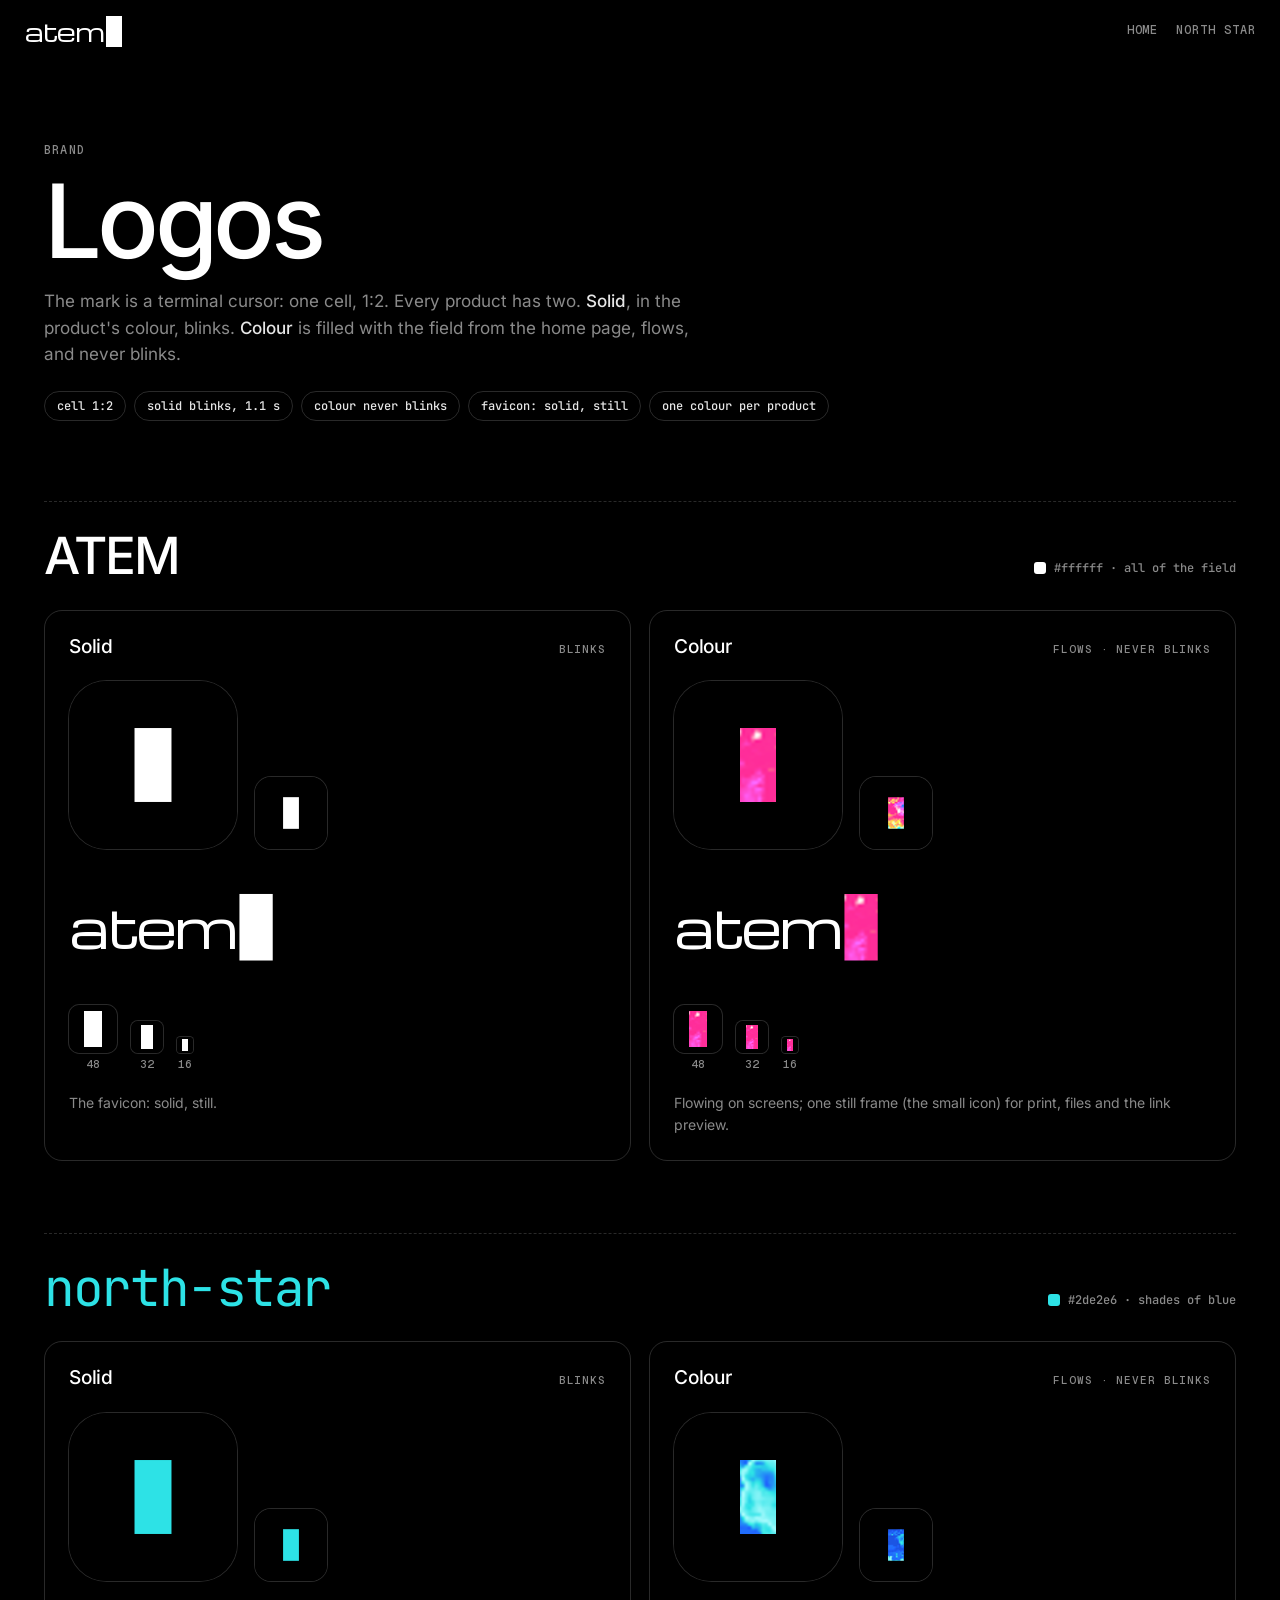
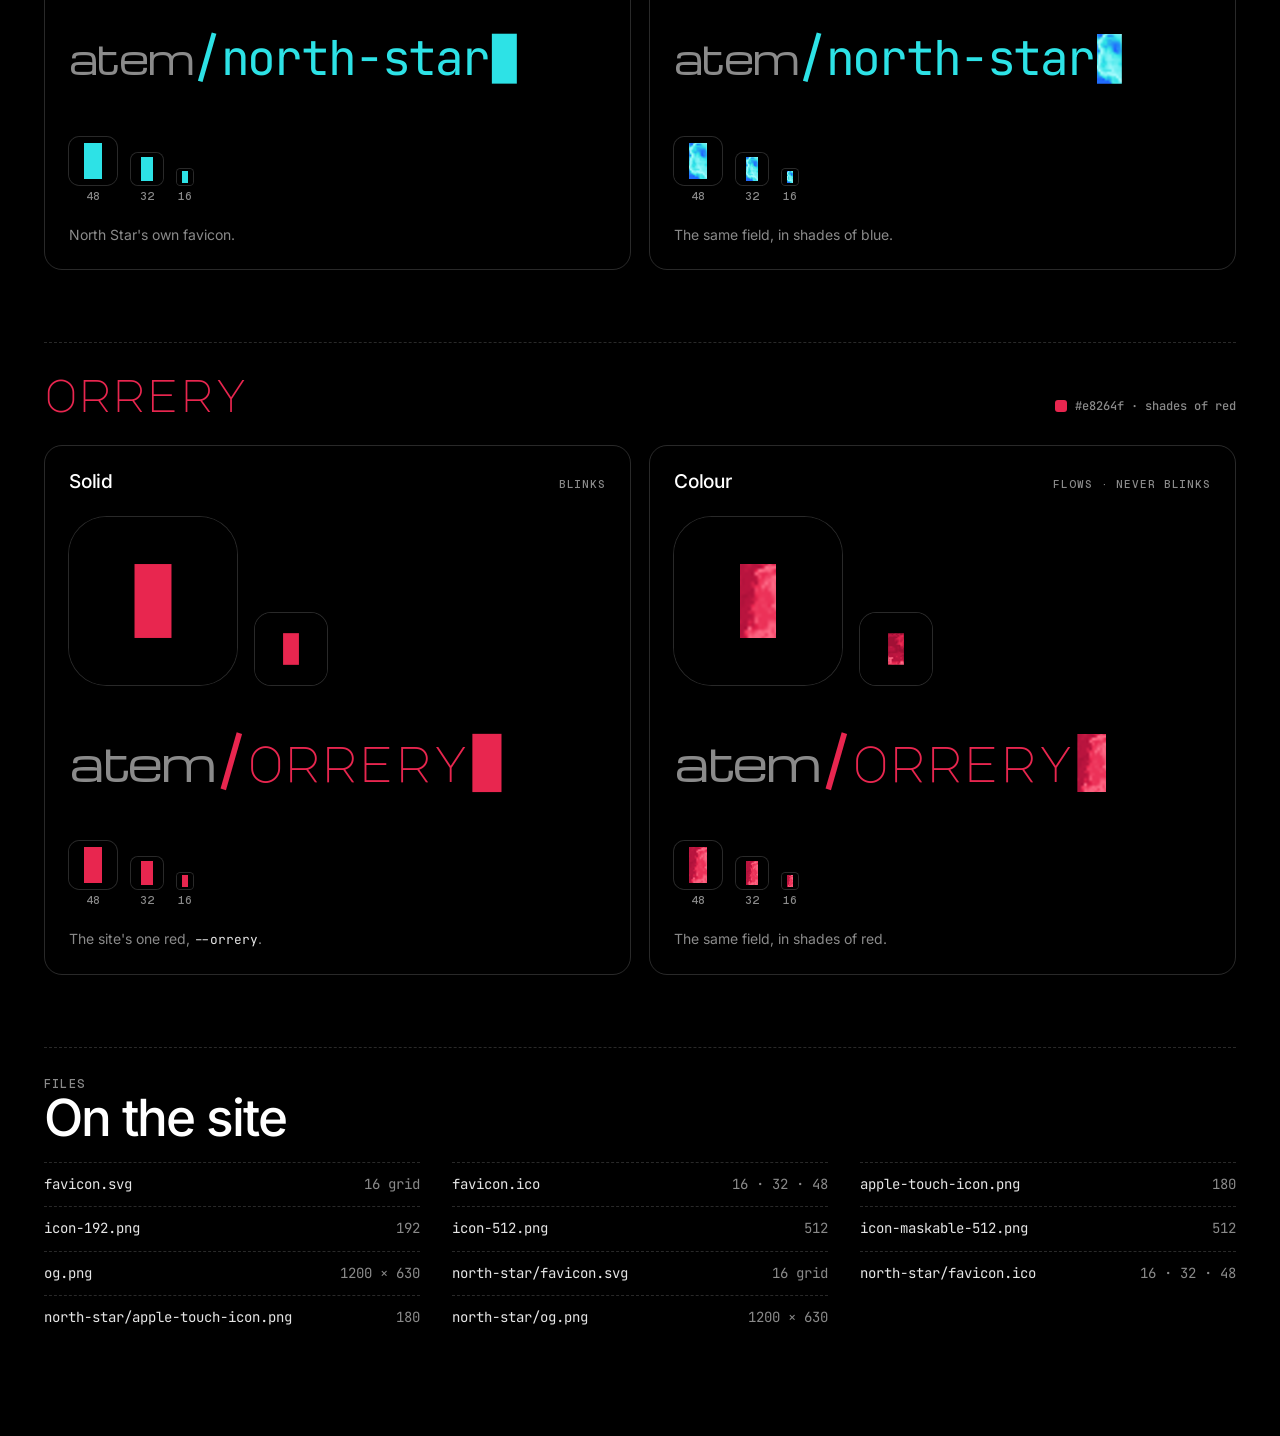
==== logos/index.html @ faf3d30b "The mark: a 1:2 cell, solid and blinking or filled with the field; favicons on the 16 px grid, touch" ====
<!DOCTYPE html>
<html lang="en">
<head>
<meta charset="utf-8">
<meta name="viewport" content="width=device-width, initial-scale=1">
<title>Logos · ATEM</title>
<meta name="robots" content="noindex">
<meta name="theme-color" content="#000000">
<link rel="icon" href="/favicon.ico?v=3" sizes="32x32">
<link rel="icon" href="/favicon.svg?v=3" type="image/svg+xml">
<link rel="apple-touch-icon" href="/apple-touch-icon.png?v=3">
<link rel="manifest" href="/site.webmanifest">
<link rel="stylesheet" href="/name.css?v=4">
<style>
  @font-face { font-family: 'JetBrains Mono'; src: url('/fonts/jetbrains-mono.woff2') format('woff2'); font-weight: 100 800; font-display: swap; }
  @font-face { font-family: 'Inter'; src: url('/fonts/inter.woff2') format('woff2'); font-weight: 100 900; font-display: swap; }
  @font-face { font-family: 'Major Mono Display'; src: url('/fonts/major-mono-display.woff2') format('woff2'); font-display: swap; }
  :root { --fg: #e6e6e6; --dim: #8a8a8a; --strong: #fff; --line: rgba(255, 255, 255, 0.16); --mono: 'JetBrains Mono', ui-monospace, monospace; --sans: 'Inter', system-ui, sans-serif; }
  * { box-sizing: border-box; }
  html, body { margin: 0; background: #000; color: var(--fg); font: 15px/1.55 var(--sans); -webkit-font-smoothing: antialiased; }
  canvas { display: block; }
  header { display: flex; justify-content: space-between; align-items: flex-start; padding: 16px 24px 0; }
  header nav { display: flex; gap: 18px; font: 500 12px/1 'Geist Mono', var(--mono); letter-spacing: 0.08em; text-transform: uppercase; padding-top: 8px; }
  header nav a { color: var(--dim); text-decoration: none; }
  header nav a:hover { color: var(--strong); }
  main { max-width: 1240px; margin: 0 auto; padding: 96px 24px 96px; }
  .label { margin: 0; font: 500 12px/1.4 'Geist Mono', var(--mono); letter-spacing: 0.1em; text-transform: uppercase; color: var(--dim); }
  h1 { margin: 14px 0 18px; font: 500 clamp(48px, 8vw, 120px)/0.95 var(--sans); letter-spacing: -0.045em; color: var(--strong); }
  .lede { max-width: 60ch; margin: 0 0 24px; color: var(--dim); font-size: 17px; }
  .lede b { color: var(--fg); font-weight: 500; }
  .rules { display: flex; flex-wrap: wrap; gap: 8px; margin: 0 0 80px; padding: 0; list-style: none; }
  .rules li { font: 500 12px/1 var(--mono); color: var(--fg); border: 1px solid var(--line); border-radius: 999px; padding: 8px 12px; }

  .product { border-top: 1px dashed var(--line); padding: 28px 0 72px; }
  .product > header { padding: 0; margin-bottom: 28px; align-items: baseline; }
  .product h2 { margin: 0; font: 500 clamp(32px, 4vw, 52px)/1 var(--sans); letter-spacing: -0.04em; color: var(--strong); }
  .product[data-p=g] h2 { font: 400 clamp(30px, 3.6vw, 46px)/1 'Major Mono Display', var(--mono); letter-spacing: 0; text-transform: lowercase; color: #e8264f; }
  .product[data-p=ns] h2 { font: 400 clamp(32px, 4vw, 52px)/1 var(--mono); letter-spacing: -0.045em; color: #2de2e6; }
  .swatch { display: flex; gap: 8px; align-items: center; font: 500 12px/1 var(--mono); color: var(--dim); }
  .swatch i { width: 12px; height: 12px; border-radius: 3px; display: inline-block; }

  .variants { display: grid; grid-template-columns: repeat(2, minmax(0, 1fr)); gap: 18px; }
  .variant { border: 1px solid var(--line); border-radius: 18px; padding: 24px; display: flex; flex-direction: column; gap: 22px; min-width: 0; }
  .variant .top { display: flex; justify-content: space-between; align-items: baseline; gap: 12px; }
  .variant h3 { margin: 0; font: 500 19px/1.3 var(--sans); color: var(--strong); letter-spacing: -0.01em; }
  .variant .tag { font: 500 11px/1.3 'Geist Mono', var(--mono); letter-spacing: 0.08em; text-transform: uppercase; color: var(--dim); }
  .icons { display: flex; gap: 18px; align-items: flex-end; flex-wrap: wrap; }
  .app { border-radius: 22.37%; box-shadow: 0 0 0 1px rgba(255, 255, 255, 0.16); }
  .stage { min-height: 112px; display: flex; align-items: center; overflow: hidden; }
  .sizes { display: flex; gap: 14px; align-items: flex-end; }
  .sizes div { display: flex; flex-direction: column; align-items: center; gap: 6px; font: 500 11px/1 'Geist Mono', var(--mono); color: var(--dim); }
  .note { margin: 0; color: var(--dim); font-size: 14px; }
  code { font: 400 0.92em var(--mono); color: var(--fg); }
  canvas[data-k=fav] { border-radius: 22%; box-shadow: 0 0 0 1px rgba(255, 255, 255, 0.16); }

  .files { border-top: 1px dashed var(--line); padding-top: 28px; }
  .files h2 { margin: 0 0 18px; font: 500 clamp(32px, 4vw, 52px)/1 var(--sans); letter-spacing: -0.04em; color: var(--strong); }
  .list { display: grid; grid-template-columns: repeat(auto-fill, minmax(280px, 1fr)); gap: 0 32px; }
  .list a { display: flex; justify-content: space-between; gap: 12px; padding: 12px 0; border-top: 1px dashed var(--line); color: var(--fg); text-decoration: none; font: 400 14px/1.4 var(--mono); }
  .list a span { color: var(--dim); }
  .list a:hover { color: var(--strong); }
  @media (max-width: 860px) { .variants { grid-template-columns: 1fr; } }
</style>
</head>
<body>
<header><a class="name" href="/" aria-label="ATEM, home"><span class="lab" aria-hidden="true">atem</span><span class="slash" aria-hidden="true"></span></a><nav aria-label="Pages"><a href="/">Home</a><a href="/north-star/">North Star</a></nav></header>
<main>
  <p class="label">Brand</p>
  <h1>Logos</h1>
  <p class="lede">The mark is a terminal cursor: one cell, 1:2. Every product has two. <b>Solid</b>, in the product's colour, blinks. <b>Colour</b> is filled with the field from the home page, flows, and never blinks.</p>
  <ul class="rules"><li>cell 1:2</li><li>solid blinks, 1.1 s</li><li>colour never blinks</li><li>favicon: solid, still</li><li>one colour per product</li></ul>

  <section class="product" data-p="atem">
    <header><h2>ATEM</h2><span class="swatch"><i style="background:#fff"></i>#ffffff · all of the field</span></header>
    <div class="variants">
      <div class="variant">
        <div class="top"><h3>Solid</h3><span class="tag">blinks</span></div>
        <div class="icons"><canvas class="app" data-k="icon" data-p="atem" data-v="solid" data-s="168"></canvas><canvas class="app" data-k="icon" data-p="atem" data-v="solid" data-s="72"></canvas></div>
        <div class="stage"><canvas data-k="word" data-p="atem" data-v="solid" data-m="64"></canvas></div>
        <div class="sizes"><div><canvas data-k="fav" data-p="atem" data-s="48"></canvas>48</div><div><canvas data-k="fav" data-p="atem" data-s="32"></canvas>32</div><div><canvas data-k="fav" data-p="atem" data-s="16"></canvas>16</div></div>
        <p class="note">The favicon: solid, still.</p>
      </div>
      <div class="variant">
        <div class="top"><h3>Colour</h3><span class="tag">flows · never blinks</span></div>
        <div class="icons"><canvas class="app" data-k="icon" data-p="atem" data-v="colour" data-s="168"></canvas><canvas class="app" data-k="icon" data-p="atem" data-v="colour" data-still="1" data-s="72"></canvas></div>
        <div class="stage"><canvas data-k="word" data-p="atem" data-v="colour" data-m="64"></canvas></div>
        <div class="sizes"><div><canvas data-k="fav" data-p="atem" data-v="colour" data-s="48"></canvas>48</div><div><canvas data-k="fav" data-p="atem" data-v="colour" data-s="32"></canvas>32</div><div><canvas data-k="fav" data-p="atem" data-v="colour" data-s="16"></canvas>16</div></div>
        <p class="note">Flowing on screens; one still frame (the small icon) for print, files and the link preview.</p>
      </div>
    </div>
  </section>

  <section class="product" data-p="ns">
    <header><h2>north-star</h2><span class="swatch"><i style="background:#2de2e6"></i>#2de2e6 · shades of blue</span></header>
    <div class="variants">
      <div class="variant">
        <div class="top"><h3>Solid</h3><span class="tag">blinks</span></div>
        <div class="icons"><canvas class="app" data-k="icon" data-p="ns" data-v="solid" data-s="168"></canvas><canvas class="app" data-k="icon" data-p="ns" data-v="solid" data-s="72"></canvas></div>
        <div class="stage"><canvas data-k="word" data-p="ns" data-v="solid" data-m="48"></canvas></div>
        <div class="sizes"><div><canvas data-k="fav" data-p="ns" data-s="48"></canvas>48</div><div><canvas data-k="fav" data-p="ns" data-s="32"></canvas>32</div><div><canvas data-k="fav" data-p="ns" data-s="16"></canvas>16</div></div>
        <p class="note">North Star's own favicon.</p>
      </div>
      <div class="variant">
        <div class="top"><h3>Colour</h3><span class="tag">flows · never blinks</span></div>
        <div class="icons"><canvas class="app" data-k="icon" data-p="ns" data-v="colour" data-s="168"></canvas><canvas class="app" data-k="icon" data-p="ns" data-v="colour" data-still="1" data-s="72"></canvas></div>
        <div class="stage"><canvas data-k="word" data-p="ns" data-v="colour" data-m="48"></canvas></div>
        <div class="sizes"><div><canvas data-k="fav" data-p="ns" data-v="colour" data-s="48"></canvas>48</div><div><canvas data-k="fav" data-p="ns" data-v="colour" data-s="32"></canvas>32</div><div><canvas data-k="fav" data-p="ns" data-v="colour" data-s="16"></canvas>16</div></div>
        <p class="note">The same field, in shades of blue.</p>
      </div>
    </div>
  </section>

  <section class="product" data-p="g">
    <header><h2>orrery</h2><span class="swatch"><i style="background:#e8264f"></i>#e8264f · shades of red</span></header>
    <div class="variants">
      <div class="variant">
        <div class="top"><h3>Solid</h3><span class="tag">blinks</span></div>
        <div class="icons"><canvas class="app" data-k="icon" data-p="g" data-v="solid" data-s="168"></canvas><canvas class="app" data-k="icon" data-p="g" data-v="solid" data-s="72"></canvas></div>
        <div class="stage"><canvas data-k="word" data-p="g" data-v="solid" data-m="56"></canvas></div>
        <div class="sizes"><div><canvas data-k="fav" data-p="g" data-s="48"></canvas>48</div><div><canvas data-k="fav" data-p="g" data-s="32"></canvas>32</div><div><canvas data-k="fav" data-p="g" data-s="16"></canvas>16</div></div>
        <p class="note">The site's one red, <code>--orrery</code>.</p>
      </div>
      <div class="variant">
        <div class="top"><h3>Colour</h3><span class="tag">flows · never blinks</span></div>
        <div class="icons"><canvas class="app" data-k="icon" data-p="g" data-v="colour" data-s="168"></canvas><canvas class="app" data-k="icon" data-p="g" data-v="colour" data-still="1" data-s="72"></canvas></div>
        <div class="stage"><canvas data-k="word" data-p="g" data-v="colour" data-m="56"></canvas></div>
        <div class="sizes"><div><canvas data-k="fav" data-p="g" data-v="colour" data-s="48"></canvas>48</div><div><canvas data-k="fav" data-p="g" data-v="colour" data-s="32"></canvas>32</div><div><canvas data-k="fav" data-p="g" data-v="colour" data-s="16"></canvas>16</div></div>
        <p class="note">The same field, in shades of red.</p>
      </div>
    </div>
  </section>

  <section class="files">
    <p class="label">Files</p>
    <h2>On the site</h2>
    <div class="list">
      <a href="/favicon.svg" download>favicon.svg <span>16 grid</span></a>
      <a href="/favicon.ico" download>favicon.ico <span>16 · 32 · 48</span></a>
      <a href="/apple-touch-icon.png" download>apple-touch-icon.png <span>180</span></a>
      <a href="/icon-192.png" download>icon-192.png <span>192</span></a>
      <a href="/icon-512.png" download>icon-512.png <span>512</span></a>
      <a href="/icon-maskable-512.png" download>icon-maskable-512.png <span>512</span></a>
      <a href="/og.png" download>og.png <span>1200 × 630</span></a>
      <a href="/north-star/favicon.svg" download>north-star/favicon.svg <span>16 grid</span></a>
      <a href="/north-star/favicon.ico" download>north-star/favicon.ico <span>16 · 32 · 48</span></a>
      <a href="/north-star/apple-touch-icon.png" download>north-star/apple-touch-icon.png <span>180</span></a>
      <a href="/north-star/og.png" download>north-star/og.png <span>1200 × 630</span></a>
    </div>
  </section>
</main>
<script src="/mark.js"></script>
<script>
(() => {
  const M = window.atemMark, dpr = Math.max(1, Math.min(3, window.devicePixelRatio || 1));
  const els = [...document.querySelectorAll('canvas[data-k]')].map((el) => ({ el, ctx: el.getContext('2d'), d: el.dataset, key: '' }));
  function size(o) {
    const d = o.d;
    if (d.k === 'word') {
      const m = +d.m, w = Math.ceil(M.wordWidth(o.ctx, { m, product: d.p }) + 0.1 * m), h = Math.ceil(1.3 * m);
      o.el.width = Math.round(w * dpr); o.el.height = Math.round(h * dpr); o.el.style.width = w + 'px'; o.el.style.height = h + 'px';
    } else {
      // favicons at the size a tab shows them, drawn on their own 16-px grid
      const s = +d.s;
      o.el.width = o.el.height = Math.round(s * dpr); o.el.style.width = o.el.style.height = s + 'px';
    }
  }
  function draw(o, t) {
    const d = o.d, colour = d.v === 'colour', still = !!d.still;
    const on = colour ? true : (d.k === 'fav' ? true : M.blinkOn(t));
    const key = on + '|' + (colour && !still ? M.tick : 0);
    if (key === o.key) return; o.key = key;
    if (d.k === 'word') {
      o.ctx.setTransform(dpr, 0, 0, dpr, 0, 0); o.ctx.clearRect(0, 0, o.el.width, o.el.height);
      M.word(o.ctx, { m: +d.m, x: 0, base: +d.m, product: d.p, variant: colour ? 'colour' : 'solid', still, on });
    } else {
      M.icon(o.ctx, o.el.width, { product: d.p, variant: colour ? 'colour' : 'solid', still, mode: d.k === 'fav' ? 'fav' : 'bleed', on });
    }
  }
  function loop(t) { M.step(); for (const o of els) draw(o, t); requestAnimationFrame(loop); }
  const fonts = ['400 20px Michroma', '400 20px "JetBrains Mono"', '400 20px "Major Mono Display"'].map((f) => document.fonts.load(f));
  Promise.all(fonts).finally(() => { els.forEach(size); requestAnimationFrame(loop); });
})();
</script>
</body>
</html>
---- name.css ----
/* The name on every page but the home page (which has its own, alive): atem and a block cursor; on a product's page,
   a slash and the product before the cursor, in its own face and colour. */
@font-face { font-family: 'Michroma'; src: url('/fonts/michroma.woff2') format('woff2'); font-display: swap; }
@font-face { font-family: 'Geist Mono'; src: url('/fonts/geist-mono.woff2') format('woff2'); font-weight: 500; font-display: swap; }
.name { display: inline-flex; align-items: baseline; font: 500 clamp(24px, 2.37vw, 45px)/1 'JetBrains Mono', ui-monospace, monospace; color: #fff; text-decoration: none; white-space: nowrap; }
.name .lab { font: 400 0.82em/1.22 'Michroma', sans-serif; letter-spacing: -0.04em; }
.name .slash { position: relative; width: 0.56em; height: 0; }
.name .slash::before { content: ''; position: absolute; left: calc(50% - 0.05em); top: -0.893em; width: 0.1em; height: 1.045em; background: currentColor; transform: rotate(16deg); }
.name[data-of=ns] .lab { color: #8a8a8a; transition: color 120ms; }
.name[data-of=ns]:hover .lab { color: #fff; }
.name[data-of=ns] .slash, .name[data-of=ns] .of { color: #2de2e6; }
.name[data-of=ns] .of { font: 400 1em/0 'JetBrains Mono', ui-monospace, monospace; letter-spacing: -0.045em; white-space: pre; }
/* The block cursor, as on the home page. */
.name:not([data-of]) .slash { display: none; }
.name::after { content: ''; position: relative; top: 0.18em; width: 0.52em; height: 1.04em; margin: -1.04em 0 0 0.06em; background: currentColor; animation: name-blink 1.1s infinite; }
.name[data-of=ns]::after { background: #2de2e6; }
@keyframes name-blink { 0%, 54.9% { opacity: 1; } 55%, 100% { opacity: 0; } }
@media (max-width: 360px) { .name { font-size: 20px; } }
/* The name inside a line of words. */
.brand { font-family: 'Michroma', sans-serif; font-size: 0.86em; letter-spacing: -0.04em; }
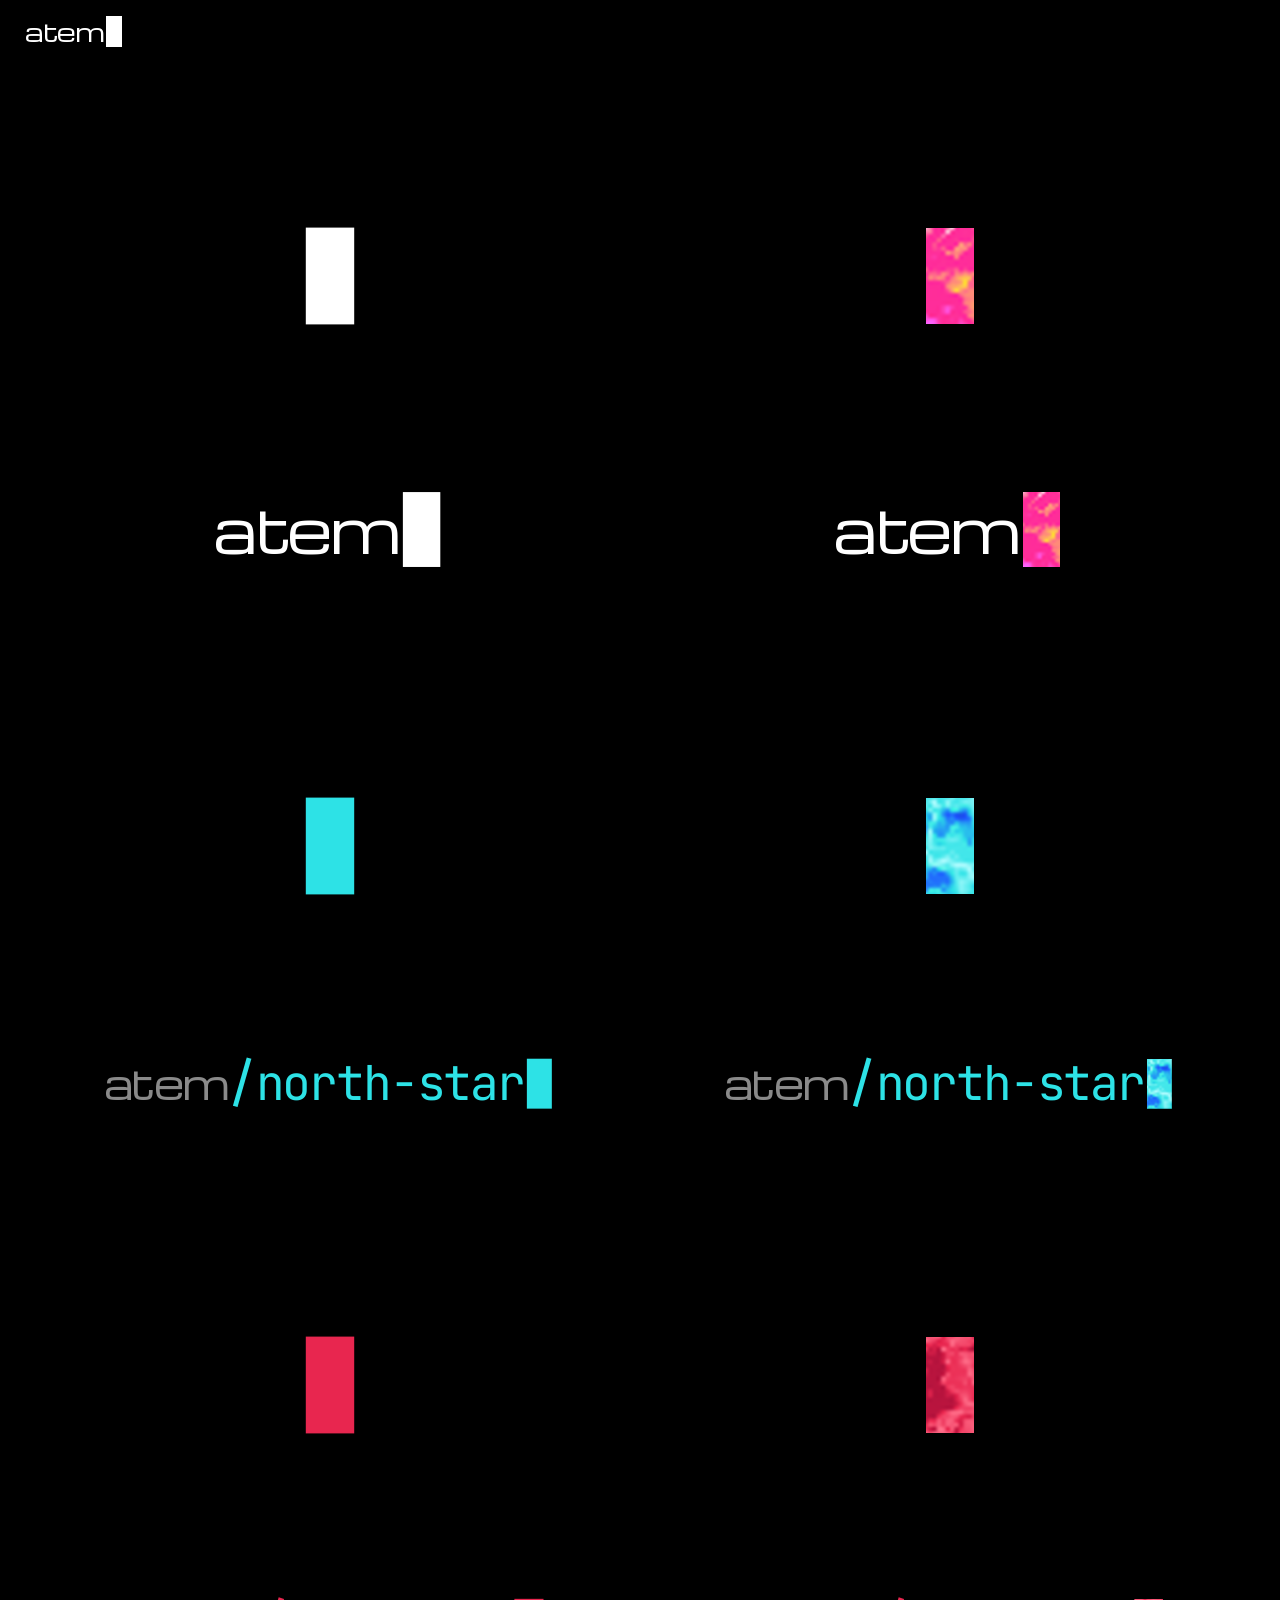
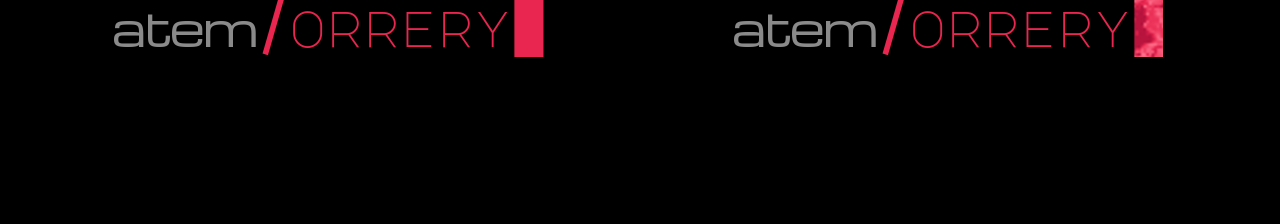
==== commit 3f5b09f6: "Logos: only the logos, no cards, words or frames Co-Authored-By: Claude Opus 5.5 <noreply@anthropic." ====
--- a/logos/index.html
+++ b/logos/index.html
@@ -13,140 +13,39 @@
 <link rel="stylesheet" href="/name.css?v=4">
 <style>
   @font-face { font-family: 'JetBrains Mono'; src: url('/fonts/jetbrains-mono.woff2') format('woff2'); font-weight: 100 800; font-display: swap; }
-  @font-face { font-family: 'Inter'; src: url('/fonts/inter.woff2') format('woff2'); font-weight: 100 900; font-display: swap; }
   @font-face { font-family: 'Major Mono Display'; src: url('/fonts/major-mono-display.woff2') format('woff2'); font-display: swap; }
-  :root { --fg: #e6e6e6; --dim: #8a8a8a; --strong: #fff; --line: rgba(255, 255, 255, 0.16); --mono: 'JetBrains Mono', ui-monospace, monospace; --sans: 'Inter', system-ui, sans-serif; }
   * { box-sizing: border-box; }
-  html, body { margin: 0; background: #000; color: var(--fg); font: 15px/1.55 var(--sans); -webkit-font-smoothing: antialiased; }
+  html, body { margin: 0; background: #000; }
   canvas { display: block; }
-  header { display: flex; justify-content: space-between; align-items: flex-start; padding: 16px 24px 0; }
-  header nav { display: flex; gap: 18px; font: 500 12px/1 'Geist Mono', var(--mono); letter-spacing: 0.08em; text-transform: uppercase; padding-top: 8px; }
-  header nav a { color: var(--dim); text-decoration: none; }
-  header nav a:hover { color: var(--strong); }
-  main { max-width: 1240px; margin: 0 auto; padding: 96px 24px 96px; }
-  .label { margin: 0; font: 500 12px/1.4 'Geist Mono', var(--mono); letter-spacing: 0.1em; text-transform: uppercase; color: var(--dim); }
-  h1 { margin: 14px 0 18px; font: 500 clamp(48px, 8vw, 120px)/0.95 var(--sans); letter-spacing: -0.045em; color: var(--strong); }
-  .lede { max-width: 60ch; margin: 0 0 24px; color: var(--dim); font-size: 17px; }
-  .lede b { color: var(--fg); font-weight: 500; }
-  .rules { display: flex; flex-wrap: wrap; gap: 8px; margin: 0 0 80px; padding: 0; list-style: none; }
-  .rules li { font: 500 12px/1 var(--mono); color: var(--fg); border: 1px solid var(--line); border-radius: 999px; padding: 8px 12px; }
-
-  .product { border-top: 1px dashed var(--line); padding: 28px 0 72px; }
-  .product > header { padding: 0; margin-bottom: 28px; align-items: baseline; }
-  .product h2 { margin: 0; font: 500 clamp(32px, 4vw, 52px)/1 var(--sans); letter-spacing: -0.04em; color: var(--strong); }
-  .product[data-p=g] h2 { font: 400 clamp(30px, 3.6vw, 46px)/1 'Major Mono Display', var(--mono); letter-spacing: 0; text-transform: lowercase; color: #e8264f; }
-  .product[data-p=ns] h2 { font: 400 clamp(32px, 4vw, 52px)/1 var(--mono); letter-spacing: -0.045em; color: #2de2e6; }
-  .swatch { display: flex; gap: 8px; align-items: center; font: 500 12px/1 var(--mono); color: var(--dim); }
-  .swatch i { width: 12px; height: 12px; border-radius: 3px; display: inline-block; }
-
-  .variants { display: grid; grid-template-columns: repeat(2, minmax(0, 1fr)); gap: 18px; }
-  .variant { border: 1px solid var(--line); border-radius: 18px; padding: 24px; display: flex; flex-direction: column; gap: 22px; min-width: 0; }
-  .variant .top { display: flex; justify-content: space-between; align-items: baseline; gap: 12px; }
-  .variant h3 { margin: 0; font: 500 19px/1.3 var(--sans); color: var(--strong); letter-spacing: -0.01em; }
-  .variant .tag { font: 500 11px/1.3 'Geist Mono', var(--mono); letter-spacing: 0.08em; text-transform: uppercase; color: var(--dim); }
-  .icons { display: flex; gap: 18px; align-items: flex-end; flex-wrap: wrap; }
-  .app { border-radius: 22.37%; box-shadow: 0 0 0 1px rgba(255, 255, 255, 0.16); }
-  .stage { min-height: 112px; display: flex; align-items: center; overflow: hidden; }
-  .sizes { display: flex; gap: 14px; align-items: flex-end; }
-  .sizes div { display: flex; flex-direction: column; align-items: center; gap: 6px; font: 500 11px/1 'Geist Mono', var(--mono); color: var(--dim); }
-  .note { margin: 0; color: var(--dim); font-size: 14px; }
-  code { font: 400 0.92em var(--mono); color: var(--fg); }
-  canvas[data-k=fav] { border-radius: 22%; box-shadow: 0 0 0 1px rgba(255, 255, 255, 0.16); }
-
-  .files { border-top: 1px dashed var(--line); padding-top: 28px; }
-  .files h2 { margin: 0 0 18px; font: 500 clamp(32px, 4vw, 52px)/1 var(--sans); letter-spacing: -0.04em; color: var(--strong); }
-  .list { display: grid; grid-template-columns: repeat(auto-fill, minmax(280px, 1fr)); gap: 0 32px; }
-  .list a { display: flex; justify-content: space-between; gap: 12px; padding: 12px 0; border-top: 1px dashed var(--line); color: var(--fg); text-decoration: none; font: 400 14px/1.4 var(--mono); }
-  .list a span { color: var(--dim); }
-  .list a:hover { color: var(--strong); }
-  @media (max-width: 860px) { .variants { grid-template-columns: 1fr; } }
+  header { padding: 16px 24px 0; }
+  h1 { position: absolute; width: 1px; height: 1px; overflow: hidden; clip: rect(0 0 0 0); }
+  main { max-width: 1240px; margin: 0 auto; padding: 120px 24px 160px; display: flex; flex-direction: column; gap: 160px; }
+  .row { display: grid; grid-template-columns: repeat(2, minmax(0, 1fr)); gap: 96px 48px; justify-items: center; align-items: center; }
+  @media (max-width: 860px) { .row { grid-template-columns: 1fr; } }
 </style>
 </head>
 <body>
-<header><a class="name" href="/" aria-label="ATEM, home"><span class="lab" aria-hidden="true">atem</span><span class="slash" aria-hidden="true"></span></a><nav aria-label="Pages"><a href="/">Home</a><a href="/north-star/">North Star</a></nav></header>
+<header><a class="name" href="/" aria-label="ATEM, home"><span class="lab" aria-hidden="true">atem</span><span class="slash" aria-hidden="true"></span></a></header>
 <main>
-  <p class="label">Brand</p>
   <h1>Logos</h1>
-  <p class="lede">The mark is a terminal cursor: one cell, 1:2. Every product has two. <b>Solid</b>, in the product's colour, blinks. <b>Colour</b> is filled with the field from the home page, flows, and never blinks.</p>
-  <ul class="rules"><li>cell 1:2</li><li>solid blinks, 1.1 s</li><li>colour never blinks</li><li>favicon: solid, still</li><li>one colour per product</li></ul>
-
-  <section class="product" data-p="atem">
-    <header><h2>ATEM</h2><span class="swatch"><i style="background:#fff"></i>#ffffff · all of the field</span></header>
-    <div class="variants">
-      <div class="variant">
-        <div class="top"><h3>Solid</h3><span class="tag">blinks</span></div>
-        <div class="icons"><canvas class="app" data-k="icon" data-p="atem" data-v="solid" data-s="168"></canvas><canvas class="app" data-k="icon" data-p="atem" data-v="solid" data-s="72"></canvas></div>
-        <div class="stage"><canvas data-k="word" data-p="atem" data-v="solid" data-m="64"></canvas></div>
-        <div class="sizes"><div><canvas data-k="fav" data-p="atem" data-s="48"></canvas>48</div><div><canvas data-k="fav" data-p="atem" data-s="32"></canvas>32</div><div><canvas data-k="fav" data-p="atem" data-s="16"></canvas>16</div></div>
-        <p class="note">The favicon: solid, still.</p>
-      </div>
-      <div class="variant">
-        <div class="top"><h3>Colour</h3><span class="tag">flows · never blinks</span></div>
-        <div class="icons"><canvas class="app" data-k="icon" data-p="atem" data-v="colour" data-s="168"></canvas><canvas class="app" data-k="icon" data-p="atem" data-v="colour" data-still="1" data-s="72"></canvas></div>
-        <div class="stage"><canvas data-k="word" data-p="atem" data-v="colour" data-m="64"></canvas></div>
-        <div class="sizes"><div><canvas data-k="fav" data-p="atem" data-v="colour" data-s="48"></canvas>48</div><div><canvas data-k="fav" data-p="atem" data-v="colour" data-s="32"></canvas>32</div><div><canvas data-k="fav" data-p="atem" data-v="colour" data-s="16"></canvas>16</div></div>
-        <p class="note">Flowing on screens; one still frame (the small icon) for print, files and the link preview.</p>
-      </div>
-    </div>
-  </section>
-
-  <section class="product" data-p="ns">
-    <header><h2>north-star</h2><span class="swatch"><i style="background:#2de2e6"></i>#2de2e6 · shades of blue</span></header>
-    <div class="variants">
-      <div class="variant">
-        <div class="top"><h3>Solid</h3><span class="tag">blinks</span></div>
-        <div class="icons"><canvas class="app" data-k="icon" data-p="ns" data-v="solid" data-s="168"></canvas><canvas class="app" data-k="icon" data-p="ns" data-v="solid" data-s="72"></canvas></div>
-        <div class="stage"><canvas data-k="word" data-p="ns" data-v="solid" data-m="48"></canvas></div>
-        <div class="sizes"><div><canvas data-k="fav" data-p="ns" data-s="48"></canvas>48</div><div><canvas data-k="fav" data-p="ns" data-s="32"></canvas>32</div><div><canvas data-k="fav" data-p="ns" data-s="16"></canvas>16</div></div>
-        <p class="note">North Star's own favicon.</p>
-      </div>
-      <div class="variant">
-        <div class="top"><h3>Colour</h3><span class="tag">flows · never blinks</span></div>
-        <div class="icons"><canvas class="app" data-k="icon" data-p="ns" data-v="colour" data-s="168"></canvas><canvas class="app" data-k="icon" data-p="ns" data-v="colour" data-still="1" data-s="72"></canvas></div>
-        <div class="stage"><canvas data-k="word" data-p="ns" data-v="colour" data-m="48"></canvas></div>
-        <div class="sizes"><div><canvas data-k="fav" data-p="ns" data-v="colour" data-s="48"></canvas>48</div><div><canvas data-k="fav" data-p="ns" data-v="colour" data-s="32"></canvas>32</div><div><canvas data-k="fav" data-p="ns" data-v="colour" data-s="16"></canvas>16</div></div>
-        <p class="note">The same field, in shades of blue.</p>
-      </div>
-    </div>
-  </section>
-
-  <section class="product" data-p="g">
-    <header><h2>orrery</h2><span class="swatch"><i style="background:#e8264f"></i>#e8264f · shades of red</span></header>
-    <div class="variants">
-      <div class="variant">
-        <div class="top"><h3>Solid</h3><span class="tag">blinks</span></div>
-        <div class="icons"><canvas class="app" data-k="icon" data-p="g" data-v="solid" data-s="168"></canvas><canvas class="app" data-k="icon" data-p="g" data-v="solid" data-s="72"></canvas></div>
-        <div class="stage"><canvas data-k="word" data-p="g" data-v="solid" data-m="56"></canvas></div>
-        <div class="sizes"><div><canvas data-k="fav" data-p="g" data-s="48"></canvas>48</div><div><canvas data-k="fav" data-p="g" data-s="32"></canvas>32</div><div><canvas data-k="fav" data-p="g" data-s="16"></canvas>16</div></div>
-        <p class="note">The site's one red, <code>--orrery</code>.</p>
-      </div>
-      <div class="variant">
-        <div class="top"><h3>Colour</h3><span class="tag">flows · never blinks</span></div>
-        <div class="icons"><canvas class="app" data-k="icon" data-p="g" data-v="colour" data-s="168"></canvas><canvas class="app" data-k="icon" data-p="g" data-v="colour" data-still="1" data-s="72"></canvas></div>
-        <div class="stage"><canvas data-k="word" data-p="g" data-v="colour" data-m="56"></canvas></div>
-        <div class="sizes"><div><canvas data-k="fav" data-p="g" data-v="colour" data-s="48"></canvas>48</div><div><canvas data-k="fav" data-p="g" data-v="colour" data-s="32"></canvas>32</div><div><canvas data-k="fav" data-p="g" data-v="colour" data-s="16"></canvas>16</div></div>
-        <p class="note">The same field, in shades of red.</p>
-      </div>
-    </div>
-  </section>
-
-  <section class="files">
-    <p class="label">Files</p>
-    <h2>On the site</h2>
-    <div class="list">
-      <a href="/favicon.svg" download>favicon.svg <span>16 grid</span></a>
-      <a href="/favicon.ico" download>favicon.ico <span>16 · 32 · 48</span></a>
-      <a href="/apple-touch-icon.png" download>apple-touch-icon.png <span>180</span></a>
-      <a href="/icon-192.png" download>icon-192.png <span>192</span></a>
-      <a href="/icon-512.png" download>icon-512.png <span>512</span></a>
-      <a href="/icon-maskable-512.png" download>icon-maskable-512.png <span>512</span></a>
-      <a href="/og.png" download>og.png <span>1200 × 630</span></a>
-      <a href="/north-star/favicon.svg" download>north-star/favicon.svg <span>16 grid</span></a>
-      <a href="/north-star/favicon.ico" download>north-star/favicon.ico <span>16 · 32 · 48</span></a>
-      <a href="/north-star/apple-touch-icon.png" download>north-star/apple-touch-icon.png <span>180</span></a>
-      <a href="/north-star/og.png" download>north-star/og.png <span>1200 × 630</span></a>
-    </div>
-  </section>
+  <div class="row">
+    <canvas data-k="icon" data-p="atem" data-v="solid" data-s="220"></canvas>
+    <canvas data-k="icon" data-p="atem" data-v="colour" data-s="220"></canvas>
+    <canvas data-k="word" data-p="atem" data-v="solid" data-m="72"></canvas>
+    <canvas data-k="word" data-p="atem" data-v="colour" data-m="72"></canvas>
+  </div>
+  <div class="row">
+    <canvas data-k="icon" data-p="ns" data-v="solid" data-s="220"></canvas>
+    <canvas data-k="icon" data-p="ns" data-v="colour" data-s="220"></canvas>
+    <canvas data-k="word" data-p="ns" data-v="solid" data-m="48"></canvas>
+    <canvas data-k="word" data-p="ns" data-v="colour" data-m="48"></canvas>
+  </div>
+  <div class="row">
+    <canvas data-k="icon" data-p="g" data-v="solid" data-s="220"></canvas>
+    <canvas data-k="icon" data-p="g" data-v="colour" data-s="220"></canvas>
+    <canvas data-k="word" data-p="g" data-v="solid" data-m="56"></canvas>
+    <canvas data-k="word" data-p="g" data-v="colour" data-m="56"></canvas>
+  </div>
 </main>
 <script src="/mark.js"></script>
 <script>
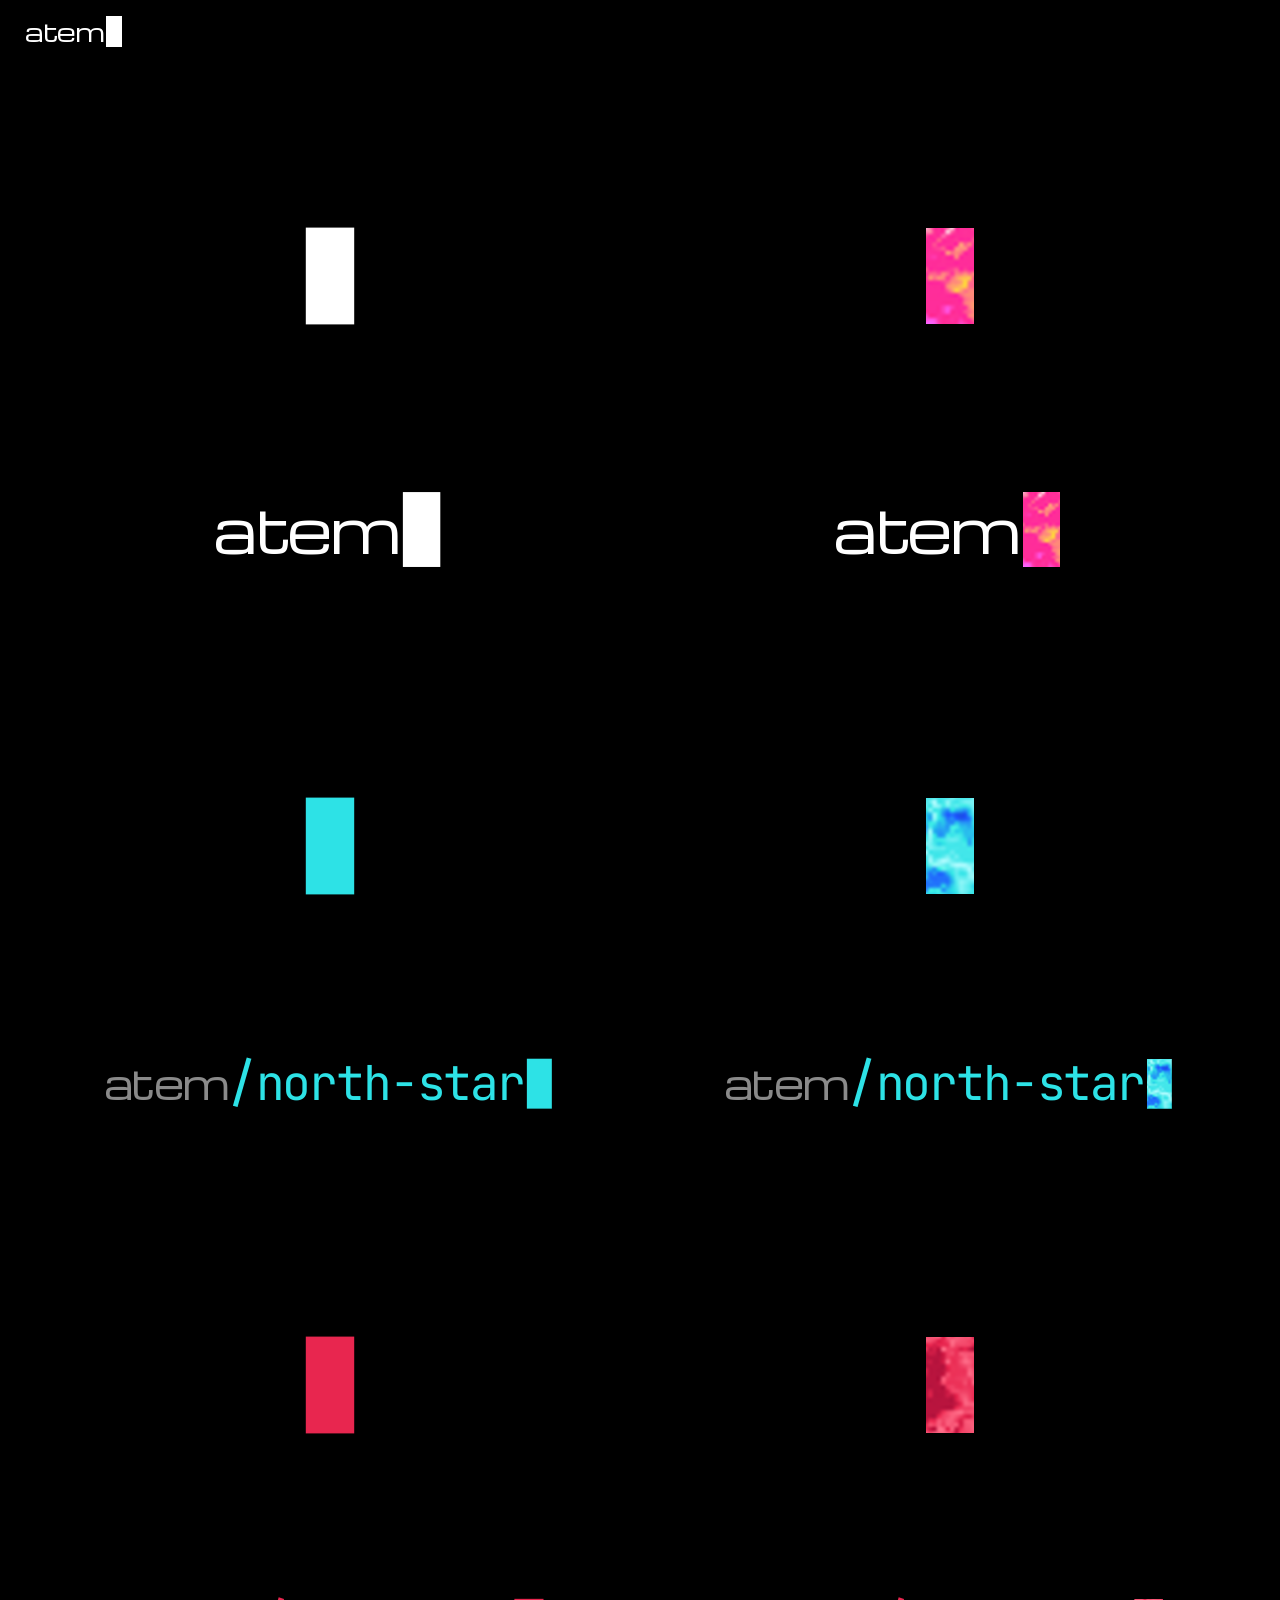
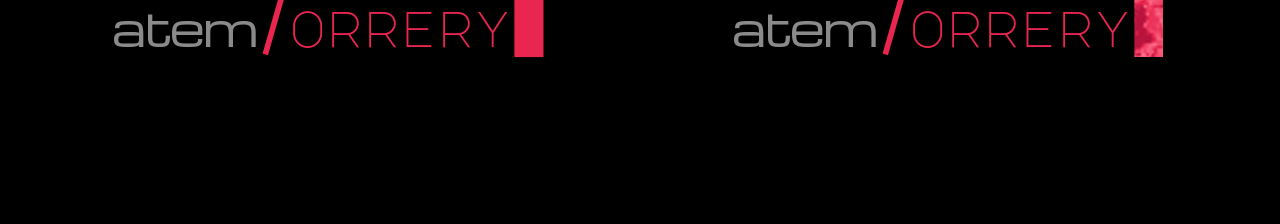
==== commit f7f63ea5: "Logos: the hidden title in the page's own colour Co-Authored-By: Claude Opus 5.5 <noreply@anthropic." ====
--- a/logos/index.html
+++ b/logos/index.html
@@ -15,7 +15,7 @@
   @font-face { font-family: 'JetBrains Mono'; src: url('/fonts/jetbrains-mono.woff2') format('woff2'); font-weight: 100 800; font-display: swap; }
   @font-face { font-family: 'Major Mono Display'; src: url('/fonts/major-mono-display.woff2') format('woff2'); font-display: swap; }
   * { box-sizing: border-box; }
-  html, body { margin: 0; background: #000; }
+  html, body { margin: 0; background: #000; color: #fff; }
   canvas { display: block; }
   header { padding: 16px 24px 0; }
   h1 { position: absolute; width: 1px; height: 1px; overflow: hidden; clip: rect(0 0 0 0); }
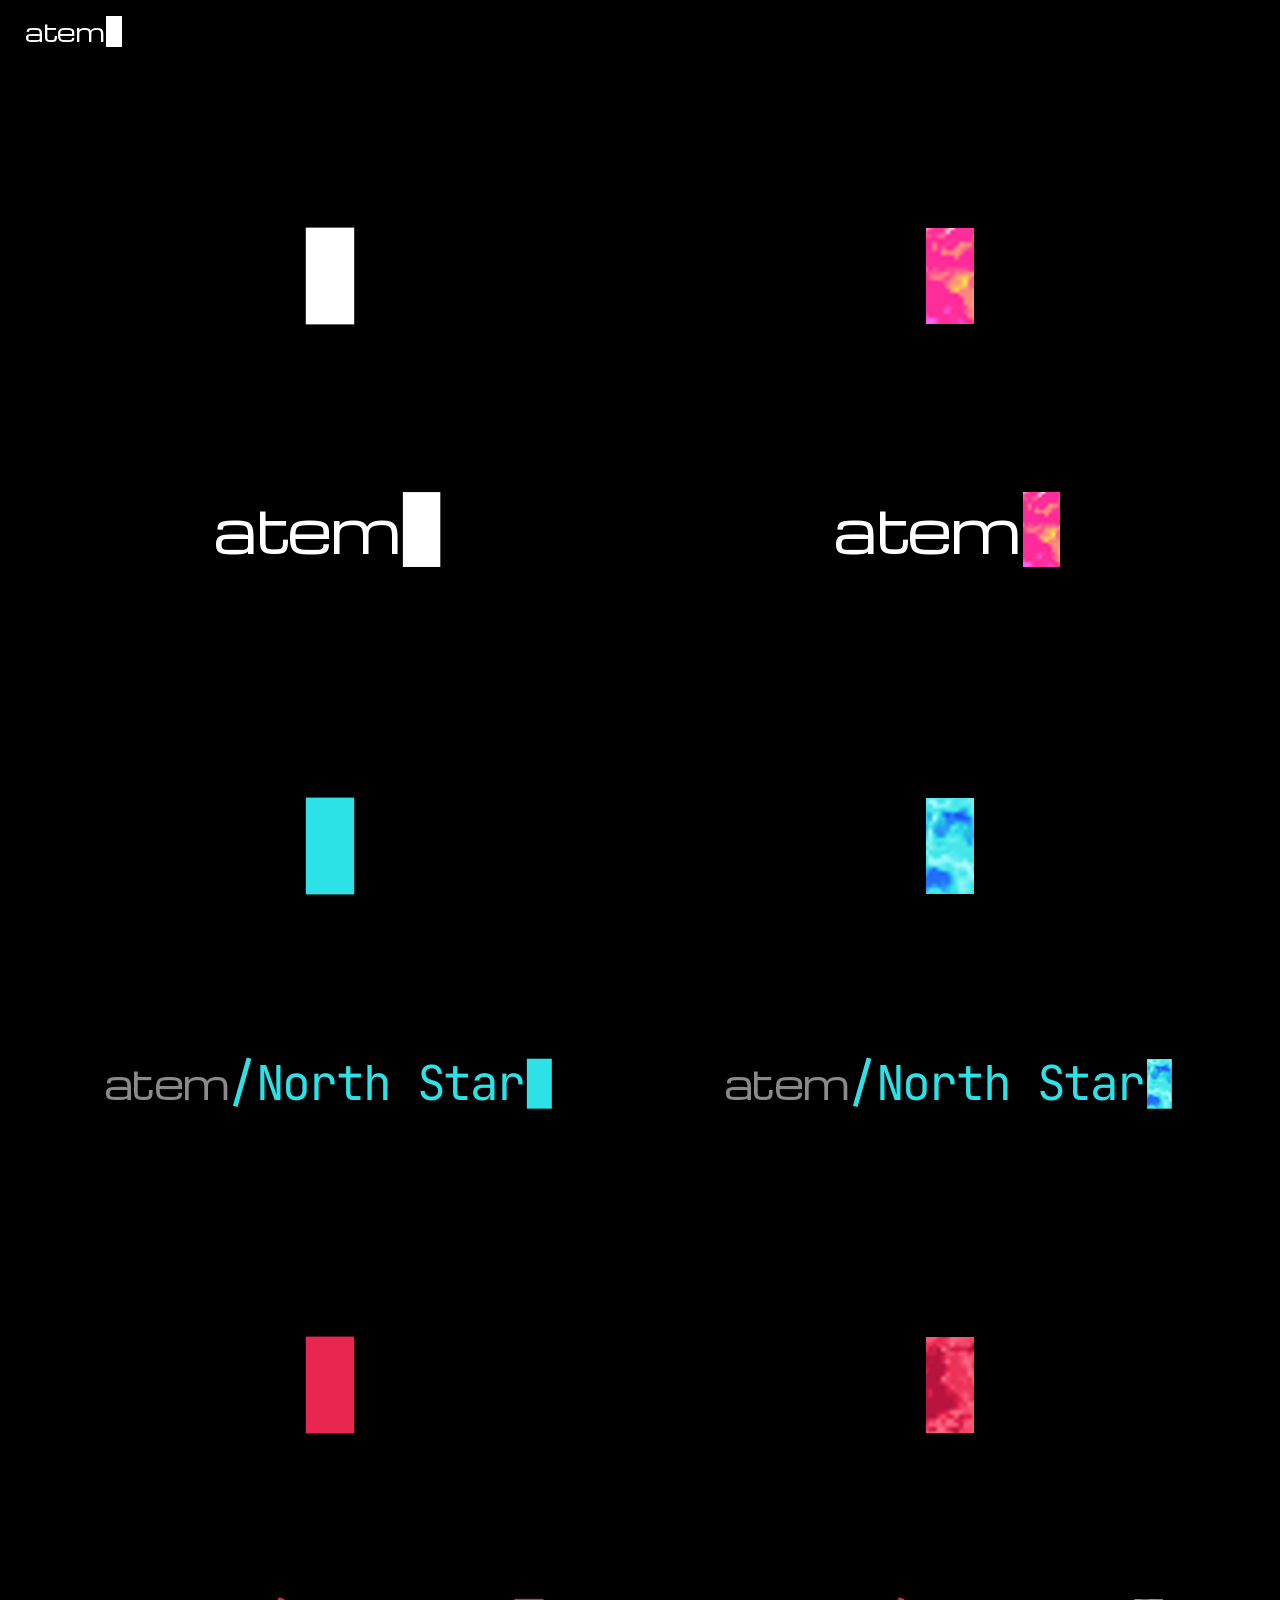
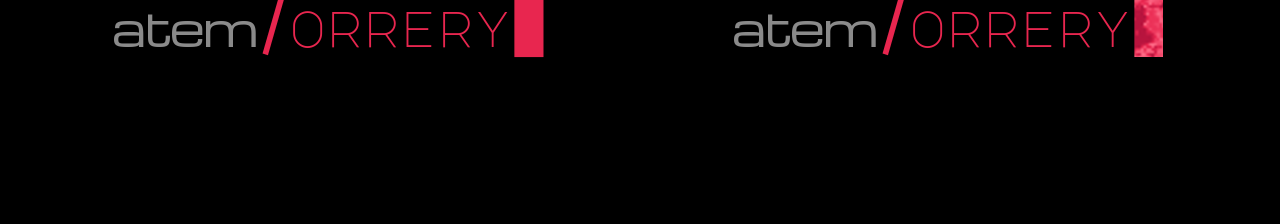
==== commit e4127860: "The site takes the backdrop, the mark, the name's CSS and the fonts from atem-lab/kit v0.1.1; North " ====
--- a/logos/index.html
+++ b/logos/index.html
@@ -10,10 +10,11 @@
 <link rel="icon" href="/favicon.svg?v=3" type="image/svg+xml">
 <link rel="apple-touch-icon" href="/apple-touch-icon.png?v=3">
 <link rel="manifest" href="/site.webmanifest">
-<link rel="stylesheet" href="/name.css?v=4">
+<link rel="stylesheet" href="/kit/src/fonts.css?v=0.1.1">
+<link rel="stylesheet" href="/kit/src/name.css?v=0.1.1">
 <style>
-  @font-face { font-family: 'JetBrains Mono'; src: url('/fonts/jetbrains-mono.woff2') format('woff2'); font-weight: 100 800; font-display: swap; }
-  @font-face { font-family: 'Major Mono Display'; src: url('/fonts/major-mono-display.woff2') format('woff2'); font-display: swap; }
+  @font-face { font-family: 'JetBrains Mono'; src: url('/kit/fonts/jetbrains-mono.woff2') format('woff2'); font-weight: 100 800; font-display: swap; }
+  @font-face { font-family: 'Major Mono Display'; src: url('/kit/fonts/major-mono-display.woff2') format('woff2'); font-display: swap; }
   * { box-sizing: border-box; }
   html, body { margin: 0; background: #000; color: #fff; }
   canvas { display: block; }
@@ -47,10 +48,10 @@
     <canvas data-k="word" data-p="g" data-v="colour" data-m="56"></canvas>
   </div>
 </main>
-<script src="/mark.js"></script>
-<script>
-(() => {
-  const M = window.atemMark, dpr = Math.max(1, Math.min(3, window.devicePixelRatio || 1));
+<script type="module">
+import * as M from '/kit/src/mark.js?v=0.1.1';
+{
+  const dpr = Math.max(1, Math.min(3, window.devicePixelRatio || 1));
   const els = [...document.querySelectorAll('canvas[data-k]')].map((el) => ({ el, ctx: el.getContext('2d'), d: el.dataset, key: '' }));
   function size(o) {
     const d = o.d;
@@ -66,7 +67,7 @@
   function draw(o, t) {
     const d = o.d, colour = d.v === 'colour', still = !!d.still;
     const on = colour ? true : (d.k === 'fav' ? true : M.blinkOn(t));
-    const key = on + '|' + (colour && !still ? M.tick : 0);
+    const key = on + '|' + (colour && !still ? M.tick() : 0);
     if (key === o.key) return; o.key = key;
     if (d.k === 'word') {
       o.ctx.setTransform(dpr, 0, 0, dpr, 0, 0); o.ctx.clearRect(0, 0, o.el.width, o.el.height);
@@ -78,7 +79,7 @@
   function loop(t) { M.step(); for (const o of els) draw(o, t); requestAnimationFrame(loop); }
   const fonts = ['400 20px Michroma', '400 20px "JetBrains Mono"', '400 20px "Major Mono Display"'].map((f) => document.fonts.load(f));
   Promise.all(fonts).finally(() => { els.forEach(size); requestAnimationFrame(loop); });
-})();
+}
 </script>
 </body>
 </html>
--- a/kit/src/fonts.css
+++ b/kit/src/fonts.css
@@ -0,0 +1,8 @@
+/* ATEM's faces, self-hosted (SIL OFL 1.1, fonts/LICENSE-*.txt). Load from the same origin: no third party sees a visit.
+   Michroma: the name. JetBrains Mono: code, labels, the cursor's metrics. Inter: text. Geist Mono: small labels.
+   Major Mono Display: Orrery's name. */
+@font-face { font-family: 'Michroma'; src: url('../fonts/michroma.woff2') format('woff2'); font-display: swap; }
+@font-face { font-family: 'JetBrains Mono'; src: url('../fonts/jetbrains-mono.woff2') format('woff2'); font-weight: 100 800; font-display: swap; }
+@font-face { font-family: 'Inter'; src: url('../fonts/inter.woff2') format('woff2'); font-weight: 100 900; font-display: swap; }
+@font-face { font-family: 'Geist Mono'; src: url('../fonts/geist-mono.woff2') format('woff2'); font-weight: 500; font-display: swap; }
+@font-face { font-family: 'Major Mono Display'; src: url('../fonts/major-mono-display.woff2') format('woff2'); font-display: swap; }
--- a/kit/src/name.css
+++ b/kit/src/name.css
@@ -0,0 +1,24 @@
+/* The name in HTML: atem in Michroma and a blinking block cursor (1:2, a terminal cell). On a product's page, a slash and
+   the product before the cursor, in its own face and colour: data-of="ns" (North Star) or data-of="g" (Orrery).
+   Needs fonts.css (Michroma, JetBrains Mono, Major Mono Display).
+
+   <a class="name" href="/"><span class="lab">atem</span><span class="slash"></span></a>
+   <a class="name" data-of="ns" href="/"><span class="lab">atem</span><span class="slash"></span><span class="of">North Star</span></a> */
+.name { display: inline-flex; align-items: baseline; font: 500 clamp(24px, 2.37vw, 45px)/1 'JetBrains Mono', ui-monospace, monospace; color: #fff; text-decoration: none; white-space: nowrap; }
+.name .lab { font: 400 0.82em/1.22 'Michroma', sans-serif; letter-spacing: -0.04em; }
+.name .slash { position: relative; width: 0.56em; height: 0; }
+.name .slash::before { content: ''; position: absolute; left: calc(50% - 0.05em); top: -0.893em; width: 0.1em; height: 1.045em; background: currentColor; transform: rotate(16deg); }
+.name:not([data-of]) .slash { display: none; }
+.name[data-of] .lab { color: #8a8a8a; transition: color 120ms; }
+.name[data-of]:hover .lab { color: #fff; }
+.name[data-of=ns] { --tone: #2de2e6; }
+.name[data-of=g] { --tone: #e8264f; }
+.name[data-of] .slash, .name[data-of] .of { color: var(--tone); }
+.name[data-of=ns] .of { font: 400 1em/0 'JetBrains Mono', ui-monospace, monospace; letter-spacing: -0.045em; white-space: pre; }
+.name[data-of=g] .of { font: 400 0.9em/0 'Major Mono Display', ui-monospace, monospace; text-transform: lowercase; white-space: pre; }
+/* The block cursor. */
+.name::after { content: ''; position: relative; top: 0.18em; width: 0.52em; height: 1.04em; margin: -1.04em 0 0 0.06em; background: var(--tone, currentColor); animation: name-blink 1.1s infinite; }
+@keyframes name-blink { 0%, 54.9% { opacity: 1; } 55%, 100% { opacity: 0; } }
+@media (max-width: 360px) { .name { font-size: 20px; } }
+/* The name inside a line of words. */
+.brand { font-family: 'Michroma', sans-serif; font-size: 0.86em; letter-spacing: -0.04em; }
